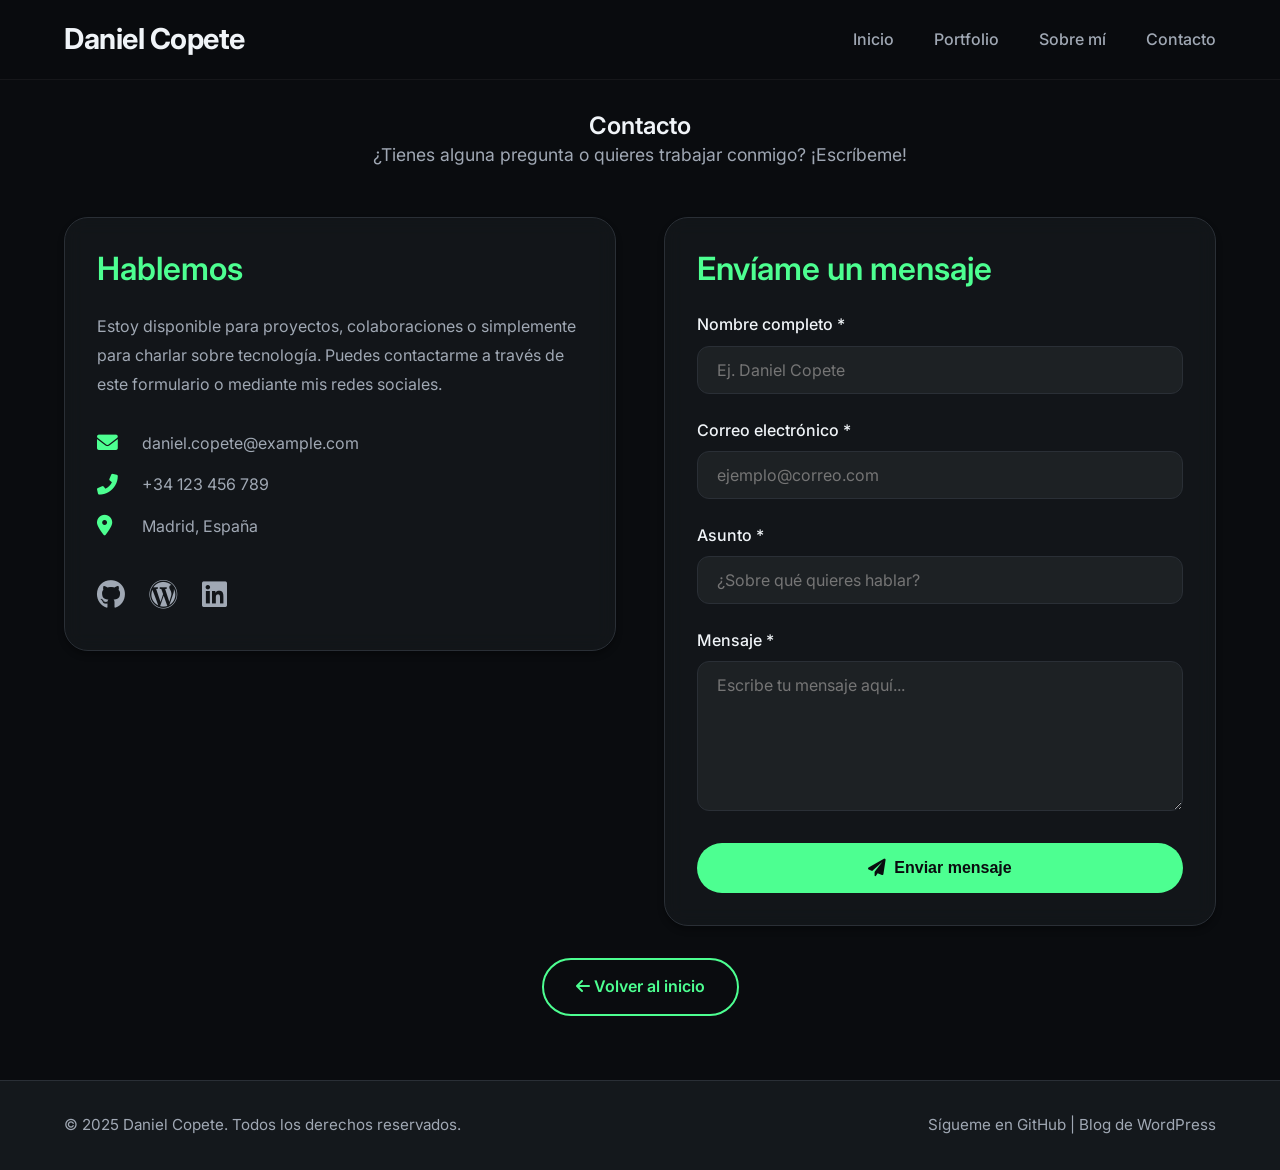
==== mi_contacto.html @ b9eb4ba5 "Añadiendo teoría" ====
<!DOCTYPE html>
<html lang="es">
<head>
    <meta charset="UTF-8">
    <meta name="viewport" content="width=device-width, initial-scale=1.0">
    <meta name="description" content="Contacta con Daniel Copete, desarrollador de aplicaciones.">
    <title>Contacto | Daniel Copete</title>
    <!-- Fuentes e iconos -->
    <link rel="preconnect" href="https://fonts.googleapis.com">
    <link rel="preconnect" href="https://fonts.gstatic.com" crossorigin>
    <link href="https://fonts.googleapis.com/css2?family=Inter:opsz,wght@14..32,400;14..32,500;14..32,600;14..32,700&display=swap" rel="stylesheet">
    <link rel="stylesheet" href="https://cdnjs.cloudflare.com/ajax/libs/font-awesome/6.0.0-beta3/css/all.min.css">
    <link rel="stylesheet" href="styles.css">
    <style>
        /* Estilos específicos para la página de contacto */
        .contact-page {
            padding-top: calc(var(--header-height) + 2rem);
            padding-bottom: 4rem;
        }
        .contact-grid {
            display: grid;
            grid-template-columns: 1fr 1fr;
            gap: 3rem;
            align-items: start;
            margin-top: 2rem;
        }
        .contact-info {
            background: var(--bg-card);
            backdrop-filter: blur(10px);
            border: 1px solid var(--border-color);
            border-radius: 24px;
            padding: 2rem;
            box-shadow: var(--shadow-sm);
        }
        .contact-info h2 {
            color: var(--accent);
            margin-bottom: 1.5rem;
            font-size: 2rem;
        }
        .contact-info p {
            color: var(--text-secondary);
            margin-bottom: 2rem;
            line-height: 1.8;
        }
        .contact-details {
            list-style: none;
            margin-bottom: 2rem;
        }
        .contact-details li {
            display: flex;
            align-items: center;
            gap: 1rem;
            margin-bottom: 1rem;
            color: var(--text-secondary);
        }
        .contact-details i {
            color: var(--accent);
            font-size: 1.3rem;
            width: 1.8rem;
        }
        .contact-details a {
            color: var(--text-secondary);
            text-decoration: none;
            transition: var(--transition);
        }
        .contact-details a:hover {
            color: var(--accent);
        }
        .social-links-contact {
            display: flex;
            gap: 1.5rem;
            margin-top: 1rem;
        }
        .social-links-contact a {
            color: var(--text-secondary);
            font-size: 1.8rem;
            transition: var(--transition);
        }
        .social-links-contact a:hover {
            color: var(--accent);
            transform: translateY(-3px);
        }
        .contact-form {
            background: var(--bg-card);
            backdrop-filter: blur(10px);
            border: 1px solid var(--border-color);
            border-radius: 24px;
            padding: 2rem;
            box-shadow: var(--shadow-sm);
        }
        .contact-form h2 {
            color: var(--accent);
            margin-bottom: 1.5rem;
            font-size: 2rem;
        }
        .form-group {
            margin-bottom: 1.5rem;
        }
        .form-group label {
            display: block;
            margin-bottom: 0.5rem;
            color: var(--text-primary);
            font-weight: 500;
        }
        .form-group input,
        .form-group textarea {
            width: 100%;
            padding: 0.8rem 1.2rem;
            background: rgba(255,255,255,0.05);
            border: 1px solid var(--border-color);
            border-radius: 12px;
            color: var(--text-primary);
            font-family: var(--font-primary);
            font-size: 1rem;
            transition: var(--transition);
        }
        .form-group input:focus,
        .form-group textarea:focus {
            outline: none;
            border-color: var(--accent);
            box-shadow: 0 0 0 3px rgba(77, 255, 145, 0.1);
        }
        .form-group textarea {
            min-height: 150px;
            resize: vertical;
        }
        .btn-submit {
            background: var(--accent);
            color: var(--bg-primary);
            border: none;
            padding: 1rem 2rem;
            border-radius: 50px;
            font-weight: 600;
            font-size: 1rem;
            cursor: pointer;
            transition: var(--transition);
            width: 100%;
            display: flex;
            align-items: center;
            justify-content: center;
            gap: 0.5rem;
        }
        .btn-submit:hover {
            background: var(--accent-hover);
            transform: translateY(-3px);
            box-shadow: 0 8px 25px rgba(77, 255, 145, 0.3);
        }
        .btn-submit i {
            font-size: 1.1rem;
        }
        .form-message {
            margin-top: 1rem;
            padding: 1rem;
            border-radius: 12px;
            text-align: center;
            display: none;
        }
        .form-message.success {
            background: rgba(77, 255, 145, 0.1);
            color: var(--accent);
            border: 1px solid var(--accent);
            display: block;
        }
        .form-message.error {
            background: rgba(255, 77, 77, 0.1);
            color: #ff4d4d;
            border: 1px solid #ff4d4d;
            display: block;
        }
        .back-link {
            margin-top: 2rem;
            text-align: center;
        }
        @media (max-width: 768px) {
            .contact-grid {
                grid-template-columns: 1fr;
                gap: 2rem;
            }
        }
    </style>
</head>
<body>
    <!-- Header (mismo que en index) -->
    <header class="header" id="header">
        <div class="container header-container">
            <div class="logo">
                <a href="index.html">Daniel Copete</a>
            </div>
            <nav class="navbar" aria-label="Navegación principal">
                <ul class="nav-menu" id="nav-menu">
                    <li><a href="index.html#inicio" class="nav-link">Inicio</a></li>
                    <li><a href="index.html#portfolio" class="nav-link">Portfolio</a></li>
                    <li><a href="index.html#sobre-mi" class="nav-link">Sobre mí</a></li>
                    <li><a href="mi_contacto.html" class="nav-link active">Contacto</a></li>
                </ul>
                <div class="hamburger" id="hamburger" aria-label="Abrir menú" role="button" tabindex="0">
                    <span class="bar"></span>
                    <span class="bar"></span>
                    <span class="bar"></span>
                </div>
            </nav>
        </div>
    </header>

    <main>
        <section class="contact-page">
            <div class="container">
                <div class="section-header">
                    <h1>Contacto</h1>
                    <p class="section-description">¿Tienes alguna pregunta o quieres trabajar conmigo? ¡Escríbeme!</p>
                </div>
                <div class="contact-grid">
                    <!-- Información de contacto -->
                    <div class="contact-info">
                        <h2>Hablemos</h2>
                        <p>Estoy disponible para proyectos, colaboraciones o simplemente para charlar sobre tecnología. Puedes contactarme a través de este formulario o mediante mis redes sociales.</p>
                        <ul class="contact-details">
                            <li><i class="fas fa-envelope"></i> <a href="mailto:daniel.copete@example.com">daniel.copete@example.com</a></li>
                            <li><i class="fas fa-phone-alt"></i> <a href="tel:+34123456789">+34 123 456 789</a></li>
                            <li><i class="fas fa-map-marker-alt"></i> Madrid, España</li>
                        </ul>
                        <div class="social-links-contact">
                            <a href="https://github.com/DanielCopete3009" target="_blank" rel="noopener noreferrer" aria-label="GitHub"><i class="fab fa-github"></i></a>
                            <a href="https://dcopjim.wordpress.com/" target="_blank" rel="noopener noreferrer" aria-label="Blog WordPress"><i class="fab fa-wordpress"></i></a>
                            <a href="#" target="_blank" rel="noopener noreferrer" aria-label="LinkedIn"><i class="fab fa-linkedin"></i></a>
                        </div>
                    </div>

                    <!-- Formulario de contacto -->
                    <div class="contact-form">
                        <h2>Envíame un mensaje</h2>
                        <form id="contactForm">
                            <div class="form-group">
                                <label for="name">Nombre completo *</label>
                                <input type="text" id="name" name="name" required placeholder="Ej. Daniel Copete">
                            </div>
                            <div class="form-group">
                                <label for="email">Correo electrónico *</label>
                                <input type="email" id="email" name="email" required placeholder="ejemplo@correo.com">
                            </div>
                            <div class="form-group">
                                <label for="subject">Asunto *</label>
                                <input type="text" id="subject" name="subject" required placeholder="¿Sobre qué quieres hablar?">
                            </div>
                            <div class="form-group">
                                <label for="message">Mensaje *</label>
                                <textarea id="message" name="message" required placeholder="Escribe tu mensaje aquí..."></textarea>
                            </div>
                            <button type="submit" class="btn-submit"><i class="fas fa-paper-plane"></i> Enviar mensaje</button>
                            <div id="formMessage" class="form-message"></div>
                        </form>
                    </div>
                </div>
                <div class="back-link">
                    <a href="index.html" class="btn btn-outline"><i class="fas fa-arrow-left"></i> Volver al inicio</a>
                </div>
            </div>
        </section>
    </main>

    <!-- Footer -->
    <footer class="footer">
        <div class="container footer-container">
            <p>&copy; 2025 Daniel Copete. Todos los derechos reservados.</p>
            <p>Sígueme en <a href="https://github.com/DanielCopete3009" target="_blank" rel="noopener noreferrer">GitHub</a> | <a href="https://dcopjim.wordpress.com/" target="_blank" rel="noopener noreferrer">Blog de WordPress</a></p>
        </div>
    </footer>

    <!-- Botón volver arriba -->
    <button id="scrollToTop" class="scroll-top" aria-label="Volver arriba"><i class="fas fa-arrow-up"></i></button>

    <script src="script.js"></script>
    <script>
        // Manejo del formulario de contacto (simulación)
        document.addEventListener('DOMContentLoaded', function() {
            const form = document.getElementById('contactForm');
            const formMessage = document.getElementById('formMessage');

            form.addEventListener('submit', function(e) {
                e.preventDefault();

                // Validación simple (HTML5 ya valida, pero podemos añadir lógica extra)
                const name = document.getElementById('name').value.trim();
                const email = document.getElementById('email').value.trim();
                const subject = document.getElementById('subject').value.trim();
                const message = document.getElementById('message').value.trim();

                if (name && email && subject && message) {
                    // Simular envío exitoso
                    formMessage.className = 'form-message success';
                    formMessage.textContent = '¡Mensaje enviado con éxito! Gracias por contactarme.';

                    // Limpiar formulario (opcional)
                    form.reset();

                    // Ocultar mensaje después de 5 segundos
                    setTimeout(() => {
                        formMessage.style.display = 'none';
                    }, 5000);
                } else {
                    formMessage.className = 'form-message error';
                    formMessage.textContent = 'Por favor, completa todos los campos.';
                    setTimeout(() => {
                        formMessage.style.display = 'none';
                    }, 5000);
                }
            });
        });
    </script>
</body>
</html>
---- styles.css ----
/* ===== VARIABLES GLOBALES ===== */
:root {
    --bg-primary: #0a0c0f;        /* Fondo principal oscuro */
    --bg-secondary: #14181c;       /* Fondo para tarjetas y header */
    --bg-card: rgba(20, 24, 28, 0.8); /* Fondo semi-transparente para glassmorphism */
    --text-primary: #f0f4f8;       /* Texto principal claro */
    --text-secondary: #a0a8b4;     /* Texto secundario */
    --accent: #4dff91;              /* Verde acento principal */
    --accent-hover: #6effb4;        /* Verde más claro para hover */
    --border-color: #2a2f36;        /* Color de bordes */
    --header-height: 80px;
    --shadow-sm: 0 4px 6px rgba(0, 0, 0, 0.3);
    --shadow-md: 0 10px 25px rgba(0, 0, 0, 0.5);
    --shadow-lg: 0 20px 40px rgba(0, 0, 0, 0.6);
    --transition: all 0.3s ease;
    --font-primary: 'Inter', sans-serif;
}

/* ===== RESET Y BASE ===== */
* {
    margin: 0;
    padding: 0;
    box-sizing: border-box;
}

html {
    scroll-behavior: smooth;
    font-size: 16px;
}

body {
    font-family: var(--font-primary);
    background-color: var(--bg-primary);
    color: var(--text-primary);
    line-height: 1.6;
    overflow-x: hidden;
}

.container {
    width: 90%;
    max-width: 1200px;
    margin: 0 auto;
}

/* ===== TIPOGRAFÍA ===== */
h1, h2, h3, h4 {
    font-weight: 600;
    line-height: 1.2;
}

h2 {
    font-size: 2.5rem;
    margin-bottom: 1rem;
    color: var(--accent);
}

h3 {
    font-size: 1.5rem;
    margin-bottom: 0.75rem;
}

.section-header {
    text-align: center;
    margin-bottom: 3rem;
}

.section-description {
    color: var(--text-secondary);
    max-width: 700px;
    margin: 0 auto;
    font-size: 1.1rem;
}

/* ===== HEADER (GLASSMORPHISM) ===== */
.header {
    position: fixed;
    top: 0;
    left: 0;
    width: 100%;
    height: var(--header-height);
    background: rgba(10, 12, 15, 0.85);
    backdrop-filter: blur(12px);
    -webkit-backdrop-filter: blur(12px);
    border-bottom: 1px solid rgba(255, 255, 255, 0.05);
    z-index: 1000;
    transition: var(--transition);
}

.header.scrolled {
    background: rgba(10, 12, 15, 0.95);
    box-shadow: var(--shadow-sm);
}

.header-container {
    display: flex;
    justify-content: space-between;
    align-items: center;
    height: 100%;
}

.logo a {
    font-size: 1.8rem;
    font-weight: 700;
    color: var(--text-primary);
    text-decoration: none;
    letter-spacing: -0.5px;
    transition: var(--transition);
}

.logo a:hover {
    color: var(--accent);
}

/* ===== NAVEGACIÓN ===== */
.navbar {
    display: flex;
    align-items: center;
}

.nav-menu {
    display: flex;
    list-style: none;
    gap: 2.5rem;
}

.nav-link {
    color: var(--text-secondary);
    text-decoration: none;
    font-weight: 500;
    font-size: 1rem;
    transition: var(--transition);
    position: relative;
}

.nav-link::after {
    content: '';
    position: absolute;
    bottom: -4px;
    left: 0;
    width: 0;
    height: 2px;
    background-color: var(--accent);
    transition: width 0.3s ease;
}

.nav-link:hover {
    color: var(--text-primary);
}

.nav-link:hover::after {
    width: 100%;
}

/* Menú hamburguesa (móvil) */
.hamburger {
    display: none;
    flex-direction: column;
    cursor: pointer;
    gap: 6px;
}

.bar {
    width: 25px;
    height: 3px;
    background-color: var(--text-primary);
    border-radius: 3px;
    transition: var(--transition);
}

/* ===== HERO SECTION ===== */
.hero {
    min-height: 100vh;
    display: flex;
    align-items: center;
    padding-top: var(--header-height);
    background: radial-gradient(circle at 70% 50%, rgba(77, 255, 145, 0.03) 0%, transparent 50%);
}

.hero-container {
    display: flex;
    align-items: center;
    justify-content: flex-start;
}

.hero-content {
    max-width: 700px;
    animation: fadeInUp 1s ease;
}

.hero-title {
    font-size: 4rem;
    font-weight: 700;
    margin-bottom: 0.5rem;
    line-height: 1.1;
    background: linear-gradient(to right, #fff, var(--accent));
    -webkit-background-clip: text;
    -webkit-text-fill-color: transparent;
}

.hero-subtitle {
    font-size: 1.8rem;
    color: var(--text-secondary);
    margin-bottom: 1.5rem;
    font-weight: 500;
}

.hero-description {
    font-size: 1.2rem;
    color: var(--text-secondary);
    margin-bottom: 2.5rem;
}

.hero-buttons {
    display: flex;
    gap: 1rem;
    flex-wrap: wrap;
}

.btn {
    display: inline-block;
    padding: 0.9rem 2rem;
    border-radius: 50px;
    font-weight: 600;
    text-decoration: none;
    transition: var(--transition);
    border: 2px solid transparent;
    cursor: pointer;
    font-size: 1rem;
}

.btn-primary {
    background-color: var(--accent);
    color: var(--bg-primary);
    box-shadow: 0 4px 15px rgba(77, 255, 145, 0.3);
}

.btn-primary:hover {
    background-color: var(--accent-hover);
    transform: translateY(-3px);
    box-shadow: 0 8px 25px rgba(77, 255, 145, 0.4);
}

.btn-outline {
    background: transparent;
    border-color: var(--accent);
    color: var(--accent);
}

.btn-outline:hover {
    background-color: var(--accent);
    color: var(--bg-primary);
    transform: translateY(-3px);
}

/* ===== PORTFOLIO SECTION (TARJETAS) ===== */
.portfolio {
    padding: 6rem 0;
    background-color: var(--bg-primary);
}

.portfolio-grid {
    display: grid;
    grid-template-columns: repeat(auto-fit, minmax(300px, 1fr));
    gap: 2rem;
    margin-top: 2rem;
}

.portfolio-card {
    background: var(--bg-card);
    backdrop-filter: blur(10px);
    -webkit-backdrop-filter: blur(10px);
    border: 1px solid var(--border-color);
    border-radius: 24px;
    padding: 1.8rem;
    transition: var(--transition);
    box-shadow: var(--shadow-sm);
    display: flex;
    flex-direction: column;
    height: 100%;
    position: relative;
    overflow: hidden;
}

.portfolio-card::before {
    content: '';
    position: absolute;
    top: 0;
    left: 0;
    width: 100%;
    height: 100%;
    background: radial-gradient(circle at 50% 0%, rgba(77, 255, 145, 0.1), transparent 70%);
    opacity: 0;
    transition: opacity 0.5s ease;
    pointer-events: none;
}

.portfolio-card:hover {
    transform: translateY(-10px);
    border-color: var(--accent);
    box-shadow: var(--shadow-lg);
}

.portfolio-card:hover::before {
    opacity: 1;
}

.card-content {
    position: relative;
    z-index: 1;
    flex: 1;
    display: flex;
    flex-direction: column;
}

.card-title {
    font-size: 1.5rem;
    margin-bottom: 1rem;
    color: var(--text-primary);
}

.card-description {
    color: var(--text-secondary);
    margin-bottom: 1.5rem;
    line-height: 1.7;
    flex: 1;
}

.card-tech {
    margin-bottom: 1.5rem;
}

.tech-tag {
    display: inline-block;
    background: rgba(77, 255, 145, 0.1);
    color: var(--accent);
    padding: 0.3rem 1rem;
    border-radius: 50px;
    font-size: 0.85rem;
    font-weight: 600;
    border: 1px solid rgba(77, 255, 145, 0.3);
}

.card-links {
    display: flex;
    align-items: center;
    justify-content: space-between;
    flex-wrap: wrap;
    gap: 1rem;
    margin-top: auto;
}

.btn-card {
    display: inline-flex;
    align-items: center;
    gap: 0.5rem;
    background: var(--accent);
    color: var(--bg-primary);
    padding: 0.6rem 1.2rem;
    border-radius: 50px;
    font-weight: 600;
    text-decoration: none;
    transition: var(--transition);
    border: none;
    font-size: 0.9rem;
}

.btn-card i {
    font-size: 1rem;
}

.btn-card:hover {
    background: var(--accent-hover);
    transform: scale(1.05);
}

.card-link {
    color: var(--text-secondary);
    text-decoration: none;
    font-weight: 500;
    display: inline-flex;
    align-items: center;
    gap: 0.3rem;
    transition: var(--transition);
}

.card-link i {
    font-size: 0.8rem;
    transition: transform 0.2s ease;
}

.card-link:hover {
    color: var(--accent);
}

.card-link:hover i {
    transform: translateX(4px);
}

/* ===== ABOUT SECTION ===== */
.about {
    padding: 6rem 0;
    background: linear-gradient(180deg, var(--bg-primary) 0%, var(--bg-secondary) 100%);
}

.about-content {
    display: grid;
    grid-template-columns: 1fr 1fr;
    gap: 3rem;
    align-items: start;
}

.about-text p {
    margin-bottom: 1.5rem;
    color: var(--text-secondary);
    font-size: 1.1rem;
}

.about-skills h3 {
    color: var(--text-primary);
    margin-bottom: 1.5rem;
}

.skills-list {
    display: flex;
    flex-wrap: wrap;
    gap: 1rem;
}

.skill-item {
    background: rgba(255, 255, 255, 0.05);
    border: 1px solid var(--border-color);
    padding: 0.5rem 1.2rem;
    border-radius: 50px;
    font-size: 0.95rem;
    display: inline-flex;
    align-items: center;
    gap: 0.5rem;
    color: var(--text-secondary);
    transition: var(--transition);
}

.skill-item i {
    color: var(--accent);
    font-size: 1.1rem;
}

.skill-item:hover {
    border-color: var(--accent);
    transform: translateY(-2px);
    background: rgba(77, 255, 145, 0.05);
}

/* ===== CONTACT SECTION ===== */
.contact {
    padding: 6rem 0;
    background: var(--bg-primary);
}

.contact-content {
    display: flex;
    flex-direction: column;
    align-items: center;
    gap: 2rem;
}

.social-links {
    display: flex;
    gap: 1.5rem;
    margin-top: 1rem;
}

.social-links a {
    color: var(--text-secondary);
    font-size: 1.8rem;
    transition: var(--transition);
    display: inline-flex;
}

.social-links a:hover {
    color: var(--accent);
    transform: translateY(-3px);
}

/* ===== FOOTER ===== */
.footer {
    background: var(--bg-secondary);
    padding: 2rem 0;
    border-top: 1px solid var(--border-color);
}

.footer-container {
    display: flex;
    justify-content: space-between;
    align-items: center;
    flex-wrap: wrap;
    gap: 1rem;
}

.footer p {
    color: var(--text-secondary);
    font-size: 0.95rem;
}

.footer a {
    color: var(--text-secondary);
    text-decoration: none;
    transition: var(--transition);
}

.footer a:hover {
    color: var(--accent);
}

/* ===== BOTÓN VOLVER ARRIBA ===== */
.scroll-top {
    position: fixed;
    bottom: 2rem;
    right: 2rem;
    width: 50px;
    height: 50px;
    border-radius: 50%;
    background: var(--accent);
    color: var(--bg-primary);
    border: none;
    cursor: pointer;
    display: flex;
    align-items: center;
    justify-content: center;
    font-size: 1.2rem;
    box-shadow: var(--shadow-md);
    transition: var(--transition);
    opacity: 0;
    visibility: hidden;
    z-index: 99;
}

.scroll-top.show {
    opacity: 1;
    visibility: visible;
}

.scroll-top:hover {
    background: var(--accent-hover);
    transform: scale(1.1);
}

/* ===== ANIMACIONES ===== */
@keyframes fadeInUp {
    from {
        opacity: 0;
        transform: translateY(30px);
    }
    to {
        opacity: 1;
        transform: translateY(0);
    }
}

/* ===== MEDIA QUERIES (RESPONSIVE) ===== */
@media (max-width: 1024px) {
    h2 {
        font-size: 2.2rem;
    }
    
    .hero-title {
        font-size: 3.5rem;
    }
    
    .hero-subtitle {
        font-size: 1.5rem;
    }
}

@media (max-width: 768px) {
    .header-container {
        padding: 0 1rem;
    }
    
    .nav-menu {
        position: fixed;
        left: -100%;
        top: var(--header-height);
        flex-direction: column;
        background: var(--bg-card);
        backdrop-filter: blur(12px);
        width: 100%;
        text-align: center;
        padding: 2rem 0;
        gap: 2rem;
        transition: 0.3s;
        border-bottom: 1px solid var(--border-color);
        box-shadow: var(--shadow-md);
    }
    
    .nav-menu.active {
        left: 0;
    }
    
    .hamburger {
        display: flex;
    }
    
    .hamburger.active .bar:nth-child(2) {
        opacity: 0;
    }
    
    .hamburger.active .bar:nth-child(1) {
        transform: translateY(9px) rotate(45deg);
    }
    
    .hamburger.active .bar:nth-child(3) {
        transform: translateY(-9px) rotate(-45deg);
    }
    
    .hero-title {
        font-size: 2.8rem;
    }
    
    .hero-subtitle {
        font-size: 1.3rem;
    }
    
    .about-content {
        grid-template-columns: 1fr;
        gap: 2rem;
    }
    
    .portfolio-grid {
        grid-template-columns: 1fr;
    }
    
    .footer-container {
        flex-direction: column;
        text-align: center;
    }
    
    .scroll-top {
        bottom: 1rem;
        right: 1rem;
    }
}

@media (max-width: 480px) {
    .hero-title {
        font-size: 2.2rem;
    }
    
    .hero-buttons {
        flex-direction: column;
        width: 100%;
    }
    
    .btn {
        width: 100%;
        text-align: center;
    }
}
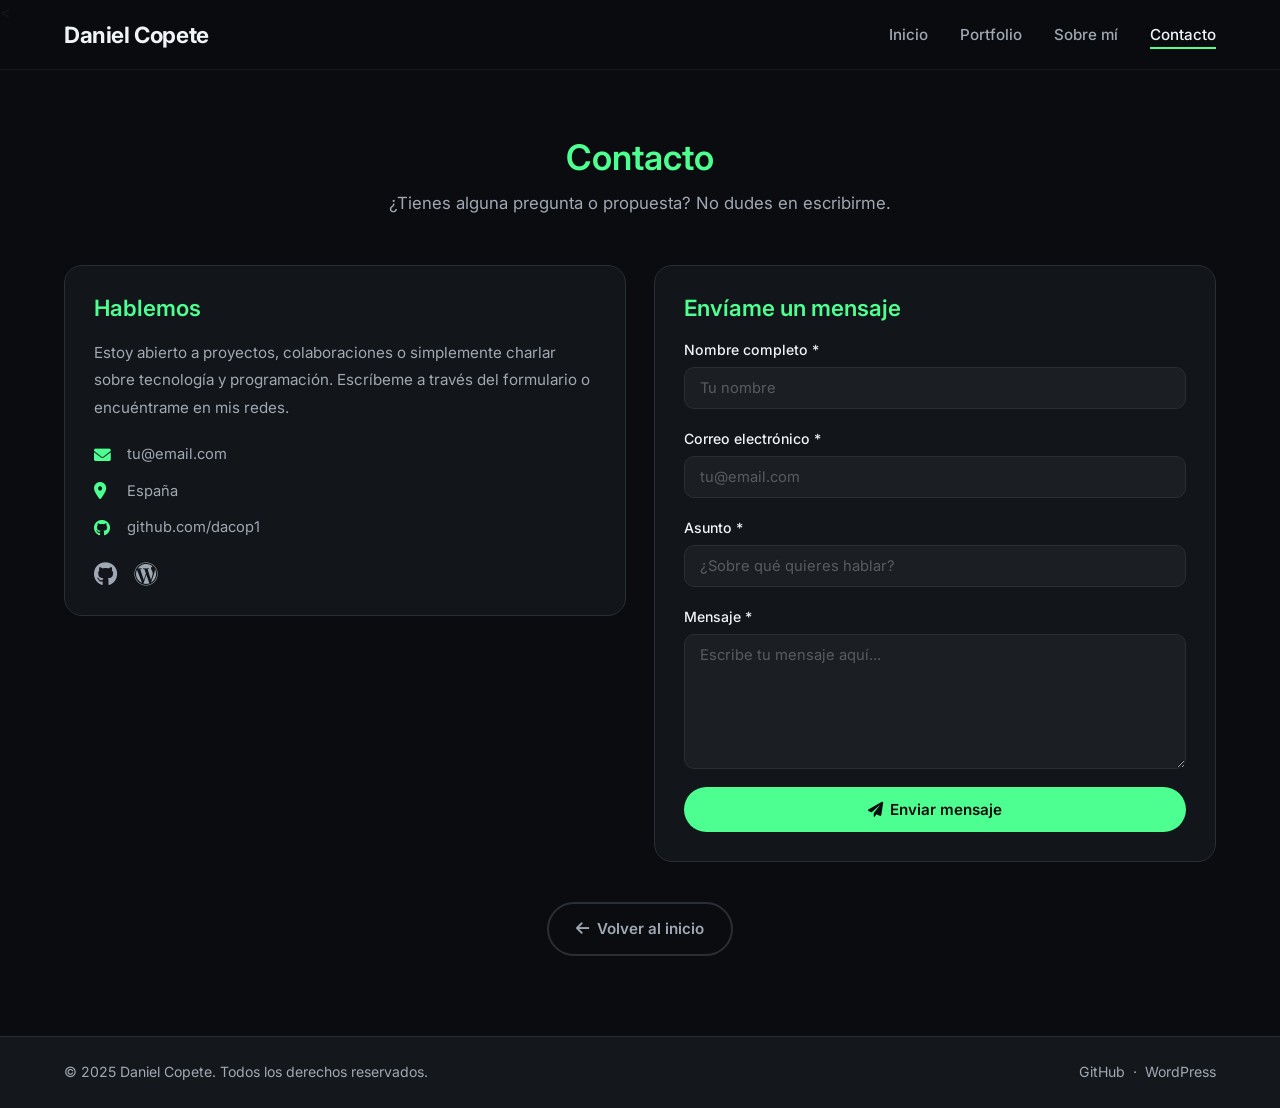
==== commit 44fe67ac: "Modificando página web de programación" ====
--- a/mi_contacto.html
+++ b/mi_contacto.html
@@ -1,202 +1,30 @@
-<!DOCTYPE html>
+<<!DOCTYPE html>
 <html lang="es">
 <head>
     <meta charset="UTF-8">
     <meta name="viewport" content="width=device-width, initial-scale=1.0">
     <meta name="description" content="Contacta con Daniel Copete, desarrollador de aplicaciones.">
     <title>Contacto | Daniel Copete</title>
-    <!-- Fuentes e iconos -->
     <link rel="preconnect" href="https://fonts.googleapis.com">
     <link rel="preconnect" href="https://fonts.gstatic.com" crossorigin>
     <link href="https://fonts.googleapis.com/css2?family=Inter:opsz,wght@14..32,400;14..32,500;14..32,600;14..32,700&display=swap" rel="stylesheet">
     <link rel="stylesheet" href="https://cdnjs.cloudflare.com/ajax/libs/font-awesome/6.0.0-beta3/css/all.min.css">
     <link rel="stylesheet" href="styles.css">
-    <style>
-        /* Estilos específicos para la página de contacto */
-        .contact-page {
-            padding-top: calc(var(--header-height) + 2rem);
-            padding-bottom: 4rem;
-        }
-        .contact-grid {
-            display: grid;
-            grid-template-columns: 1fr 1fr;
-            gap: 3rem;
-            align-items: start;
-            margin-top: 2rem;
-        }
-        .contact-info {
-            background: var(--bg-card);
-            backdrop-filter: blur(10px);
-            border: 1px solid var(--border-color);
-            border-radius: 24px;
-            padding: 2rem;
-            box-shadow: var(--shadow-sm);
-        }
-        .contact-info h2 {
-            color: var(--accent);
-            margin-bottom: 1.5rem;
-            font-size: 2rem;
-        }
-        .contact-info p {
-            color: var(--text-secondary);
-            margin-bottom: 2rem;
-            line-height: 1.8;
-        }
-        .contact-details {
-            list-style: none;
-            margin-bottom: 2rem;
-        }
-        .contact-details li {
-            display: flex;
-            align-items: center;
-            gap: 1rem;
-            margin-bottom: 1rem;
-            color: var(--text-secondary);
-        }
-        .contact-details i {
-            color: var(--accent);
-            font-size: 1.3rem;
-            width: 1.8rem;
-        }
-        .contact-details a {
-            color: var(--text-secondary);
-            text-decoration: none;
-            transition: var(--transition);
-        }
-        .contact-details a:hover {
-            color: var(--accent);
-        }
-        .social-links-contact {
-            display: flex;
-            gap: 1.5rem;
-            margin-top: 1rem;
-        }
-        .social-links-contact a {
-            color: var(--text-secondary);
-            font-size: 1.8rem;
-            transition: var(--transition);
-        }
-        .social-links-contact a:hover {
-            color: var(--accent);
-            transform: translateY(-3px);
-        }
-        .contact-form {
-            background: var(--bg-card);
-            backdrop-filter: blur(10px);
-            border: 1px solid var(--border-color);
-            border-radius: 24px;
-            padding: 2rem;
-            box-shadow: var(--shadow-sm);
-        }
-        .contact-form h2 {
-            color: var(--accent);
-            margin-bottom: 1.5rem;
-            font-size: 2rem;
-        }
-        .form-group {
-            margin-bottom: 1.5rem;
-        }
-        .form-group label {
-            display: block;
-            margin-bottom: 0.5rem;
-            color: var(--text-primary);
-            font-weight: 500;
-        }
-        .form-group input,
-        .form-group textarea {
-            width: 100%;
-            padding: 0.8rem 1.2rem;
-            background: rgba(255,255,255,0.05);
-            border: 1px solid var(--border-color);
-            border-radius: 12px;
-            color: var(--text-primary);
-            font-family: var(--font-primary);
-            font-size: 1rem;
-            transition: var(--transition);
-        }
-        .form-group input:focus,
-        .form-group textarea:focus {
-            outline: none;
-            border-color: var(--accent);
-            box-shadow: 0 0 0 3px rgba(77, 255, 145, 0.1);
-        }
-        .form-group textarea {
-            min-height: 150px;
-            resize: vertical;
-        }
-        .btn-submit {
-            background: var(--accent);
-            color: var(--bg-primary);
-            border: none;
-            padding: 1rem 2rem;
-            border-radius: 50px;
-            font-weight: 600;
-            font-size: 1rem;
-            cursor: pointer;
-            transition: var(--transition);
-            width: 100%;
-            display: flex;
-            align-items: center;
-            justify-content: center;
-            gap: 0.5rem;
-        }
-        .btn-submit:hover {
-            background: var(--accent-hover);
-            transform: translateY(-3px);
-            box-shadow: 0 8px 25px rgba(77, 255, 145, 0.3);
-        }
-        .btn-submit i {
-            font-size: 1.1rem;
-        }
-        .form-message {
-            margin-top: 1rem;
-            padding: 1rem;
-            border-radius: 12px;
-            text-align: center;
-            display: none;
-        }
-        .form-message.success {
-            background: rgba(77, 255, 145, 0.1);
-            color: var(--accent);
-            border: 1px solid var(--accent);
-            display: block;
-        }
-        .form-message.error {
-            background: rgba(255, 77, 77, 0.1);
-            color: #ff4d4d;
-            border: 1px solid #ff4d4d;
-            display: block;
-        }
-        .back-link {
-            margin-top: 2rem;
-            text-align: center;
-        }
-        @media (max-width: 768px) {
-            .contact-grid {
-                grid-template-columns: 1fr;
-                gap: 2rem;
-            }
-        }
-    </style>
 </head>
 <body>
-    <!-- Header (mismo que en index) -->
+
     <header class="header" id="header">
         <div class="container header-container">
-            <div class="logo">
-                <a href="index.html">Daniel Copete</a>
-            </div>
+            <div class="logo"><a href="index.html">Daniel Copete</a></div>
             <nav class="navbar" aria-label="Navegación principal">
                 <ul class="nav-menu" id="nav-menu">
-                    <li><a href="index.html#inicio" class="nav-link">Inicio</a></li>
+                    <li><a href="index.html#inicio"   class="nav-link">Inicio</a></li>
                     <li><a href="index.html#portfolio" class="nav-link">Portfolio</a></li>
-                    <li><a href="index.html#sobre-mi" class="nav-link">Sobre mí</a></li>
-                    <li><a href="mi_contacto.html" class="nav-link active">Contacto</a></li>
+                    <li><a href="index.html#sobre-mi"  class="nav-link">Sobre mí</a></li>
+                    <li><a href="mi_contacto.html"     class="nav-link">Contacto</a></li>
                 </ul>
                 <div class="hamburger" id="hamburger" aria-label="Abrir menú" role="button" tabindex="0">
-                    <span class="bar"></span>
-                    <span class="bar"></span>
-                    <span class="bar"></span>
+                    <span class="bar"></span><span class="bar"></span><span class="bar"></span>
                 </div>
             </nav>
         </div>
@@ -205,38 +33,59 @@
     <main>
         <section class="contact-page">
             <div class="container">
+
                 <div class="section-header">
-                    <h1>Contacto</h1>
-                    <p class="section-description">¿Tienes alguna pregunta o quieres trabajar conmigo? ¡Escríbeme!</p>
+                    <h2>Contacto</h2>
+                    <p class="section-description">¿Tienes alguna pregunta o propuesta? No dudes en escribirme.</p>
                 </div>
+
                 <div class="contact-grid">
-                    <!-- Información de contacto -->
+
+                    <!-- Info -->
                     <div class="contact-info">
                         <h2>Hablemos</h2>
-                        <p>Estoy disponible para proyectos, colaboraciones o simplemente para charlar sobre tecnología. Puedes contactarme a través de este formulario o mediante mis redes sociales.</p>
+                        <p>Estoy abierto a proyectos, colaboraciones o simplemente charlar sobre tecnología y programación. Escríbeme a través del formulario o encuéntrame en mis redes.</p>
                         <ul class="contact-details">
-                            <li><i class="fas fa-envelope"></i> <a href="mailto:daniel.copete@example.com">daniel.copete@example.com</a></li>
-                            <li><i class="fas fa-phone-alt"></i> <a href="tel:+34123456789">+34 123 456 789</a></li>
-                            <li><i class="fas fa-map-marker-alt"></i> Madrid, España</li>
+                            <!-- ⚠️ Sustituye con tu email y ubicación reales -->
+                            <li>
+                                <i class="fas fa-envelope"></i>
+                                <a href="mailto:tu@email.com">tu@email.com</a>
+                            </li>
+                            <li>
+                                <i class="fas fa-map-marker-alt"></i>
+                                España
+                            </li>
+                            <li>
+                                <i class="fab fa-github"></i>
+                                <a href="https://github.com/dacop1" target="_blank" rel="noopener noreferrer">github.com/dacop1</a>
+                            </li>
                         </ul>
                         <div class="social-links-contact">
-                            <a href="https://github.com/DanielCopete3009" target="_blank" rel="noopener noreferrer" aria-label="GitHub"><i class="fab fa-github"></i></a>
-                            <a href="https://dcopjim.wordpress.com/" target="_blank" rel="noopener noreferrer" aria-label="Blog WordPress"><i class="fab fa-wordpress"></i></a>
-                            <a href="#" target="_blank" rel="noopener noreferrer" aria-label="LinkedIn"><i class="fab fa-linkedin"></i></a>
+                            <a href="https://github.com/dacop1" target="_blank" rel="noopener noreferrer" aria-label="GitHub">
+                                <i class="fab fa-github"></i>
+                            </a>
+                            <a href="https://dcopjim.wordpress.com/" target="_blank" rel="noopener noreferrer" aria-label="WordPress">
+                                <i class="fab fa-wordpress"></i>
+                            </a>
+                            <!-- Añade LinkedIn cuando tengas cuenta:
+                            <a href="https://linkedin.com/in/tu-perfil" target="_blank" rel="noopener noreferrer" aria-label="LinkedIn">
+                                <i class="fab fa-linkedin"></i>
+                            </a>
+                            -->
                         </div>
                     </div>
 
-                    <!-- Formulario de contacto -->
-                    <div class="contact-form">
+                    <!-- Formulario -->
+                    <div class="contact-form-card">
                         <h2>Envíame un mensaje</h2>
-                        <form id="contactForm">
+                        <form id="contactForm" novalidate>
                             <div class="form-group">
                                 <label for="name">Nombre completo *</label>
-                                <input type="text" id="name" name="name" required placeholder="Ej. Daniel Copete">
+                                <input type="text" id="name" name="name" required placeholder="Tu nombre">
                             </div>
                             <div class="form-group">
                                 <label for="email">Correo electrónico *</label>
-                                <input type="email" id="email" name="email" required placeholder="ejemplo@correo.com">
+                                <input type="email" id="email" name="email" required placeholder="tu@email.com">
                             </div>
                             <div class="form-group">
                                 <label for="subject">Asunto *</label>
@@ -246,64 +95,91 @@
                                 <label for="message">Mensaje *</label>
                                 <textarea id="message" name="message" required placeholder="Escribe tu mensaje aquí..."></textarea>
                             </div>
-                            <button type="submit" class="btn-submit"><i class="fas fa-paper-plane"></i> Enviar mensaje</button>
-                            <div id="formMessage" class="form-message"></div>
+                            <button type="submit" class="btn-submit">
+                                <i class="fas fa-paper-plane"></i> Enviar mensaje
+                            </button>
+                            <div id="formMessage" class="form-message" role="alert"></div>
                         </form>
                     </div>
+
                 </div>
-                <div class="back-link">
-                    <a href="index.html" class="btn btn-outline"><i class="fas fa-arrow-left"></i> Volver al inicio</a>
+
+                <!-- Volver -->
+                <div style="text-align:center; margin-top:2.5rem;">
+                    <a href="index.html" class="btn btn-outline">
+                        <i class="fas fa-arrow-left"></i> Volver al inicio
+                    </a>
                 </div>
+
             </div>
         </section>
     </main>
 
-    <!-- Footer -->
     <footer class="footer">
         <div class="container footer-container">
             <p>&copy; 2025 Daniel Copete. Todos los derechos reservados.</p>
-            <p>Sígueme en <a href="https://github.com/DanielCopete3009" target="_blank" rel="noopener noreferrer">GitHub</a> | <a href="https://dcopjim.wordpress.com/" target="_blank" rel="noopener noreferrer">Blog de WordPress</a></p>
+            <p>
+                <a href="https://github.com/dacop1/programacion_1_daw" target="_blank" rel="noopener noreferrer">GitHub</a>
+                &nbsp;·&nbsp;
+                <a href="https://dcopjim.wordpress.com/" target="_blank" rel="noopener noreferrer">WordPress</a>
+            </p>
         </div>
     </footer>
 
-    <!-- Botón volver arriba -->
-    <button id="scrollToTop" class="scroll-top" aria-label="Volver arriba"><i class="fas fa-arrow-up"></i></button>
+    <button id="scrollToTop" class="scroll-top" aria-label="Volver arriba">
+        <i class="fas fa-arrow-up"></i>
+    </button>
 
     <script src="script.js"></script>
     <script>
-        // Manejo del formulario de contacto (simulación)
-        document.addEventListener('DOMContentLoaded', function() {
-            const form = document.getElementById('contactForm');
-            const formMessage = document.getElementById('formMessage');
+        'use strict';
+        document.addEventListener('DOMContentLoaded', function () {
+            var form        = document.getElementById('contactForm');
+            var formMessage = document.getElementById('formMessage');
 
-            form.addEventListener('submit', function(e) {
+            if (!form) return;
+
+            form.addEventListener('submit', function (e) {
                 e.preventDefault();
 
-                // Validación simple (HTML5 ya valida, pero podemos añadir lógica extra)
-                const name = document.getElementById('name').value.trim();
-                const email = document.getElementById('email').value.trim();
-                const subject = document.getElementById('subject').value.trim();
-                const message = document.getElementById('message').value.trim();
+                var name    = document.getElementById('name').value.trim();
+                var email   = document.getElementById('email').value.trim();
+                var subject = document.getElementById('subject').value.trim();
+                var message = document.getElementById('message').value.trim();
 
-                if (name && email && subject && message) {
-                    // Simular envío exitoso
-                    formMessage.className = 'form-message success';
-                    formMessage.textContent = '¡Mensaje enviado con éxito! Gracias por contactarme.';
-
-                    // Limpiar formulario (opcional)
-                    form.reset();
-
-                    // Ocultar mensaje después de 5 segundos
-                    setTimeout(() => {
-                        formMessage.style.display = 'none';
-                    }, 5000);
-                } else {
+                /* Validación básica */
+                if (!name || !email || !subject || !message) {
                     formMessage.className = 'form-message error';
                     formMessage.textContent = 'Por favor, completa todos los campos.';
-                    setTimeout(() => {
-                        formMessage.style.display = 'none';
-                    }, 5000);
+                    return;
                 }
+
+                /* Validar formato email */
+                var emailRegex = /^[^\s@]+@[^\s@]+\.[^\s@]+$/;
+                if (!emailRegex.test(email)) {
+                    formMessage.className = 'form-message error';
+                    formMessage.textContent = 'Introduce un correo electrónico válido.';
+                    return;
+                }
+
+                /*
+                 * NOTA: Este formulario es solo visual.
+                 * Para enviar emails reales necesitas un backend o un servicio
+                 * como Formspree (https://formspree.io) o EmailJS.
+                 *
+                 * Con Formspree, cambia el action del form por:
+                 * <form action="https://formspree.io/f/TU_ID" method="POST">
+                 * y quita el addEventListener de submit.
+                 */
+
+                formMessage.className = 'form-message success';
+                formMessage.textContent = '¡Mensaje recibido! Te responderé lo antes posible.';
+                form.reset();
+
+                setTimeout(function () {
+                    formMessage.className = 'form-message';
+                    formMessage.textContent = '';
+                }, 6000);
             });
         });
     </script>
--- a/styles.css
+++ b/styles.css
@@ -1,94 +1,74 @@
-/* ===== VARIABLES GLOBALES ===== */
+/* ============================================================
+   styles.css — Portfolio Daniel Copete
+   ============================================================ */
+
+/* ===== VARIABLES ===== */
 :root {
-    --bg-primary: #0a0c0f;        /* Fondo principal oscuro */
-    --bg-secondary: #14181c;       /* Fondo para tarjetas y header */
-    --bg-card: rgba(20, 24, 28, 0.8); /* Fondo semi-transparente para glassmorphism */
-    --text-primary: #f0f4f8;       /* Texto principal claro */
-    --text-secondary: #a0a8b4;     /* Texto secundario */
-    --accent: #4dff91;              /* Verde acento principal */
-    --accent-hover: #6effb4;        /* Verde más claro para hover */
-    --border-color: #2a2f36;        /* Color de bordes */
-    --header-height: 80px;
-    --shadow-sm: 0 4px 6px rgba(0, 0, 0, 0.3);
-    --shadow-md: 0 10px 25px rgba(0, 0, 0, 0.5);
-    --shadow-lg: 0 20px 40px rgba(0, 0, 0, 0.6);
-    --transition: all 0.3s ease;
-    --font-primary: 'Inter', sans-serif;
-}
-
-/* ===== RESET Y BASE ===== */
-* {
-    margin: 0;
-    padding: 0;
-    box-sizing: border-box;
-}
-
-html {
-    scroll-behavior: smooth;
-    font-size: 16px;
-}
+    --bg-primary:    #0a0c0f;
+    --bg-secondary:  #14181c;
+    --bg-card:       rgba(20, 24, 28, 0.85);
+    --text-primary:  #f0f4f8;
+    --text-secondary:#a0a8b4;
+    --accent:        #4dff91;
+    --accent-hover:  #6effb4;
+    --border-color:  #2a2f36;
+    --header-height: 70px;
+    --shadow-sm:     0 4px 6px  rgba(0,0,0,0.3);
+    --shadow-md:     0 10px 25px rgba(0,0,0,0.5);
+    --shadow-lg:     0 20px 40px rgba(0,0,0,0.6);
+    --transition:    all 0.3s ease;
+    --font:          'Inter', sans-serif;
+}
+
+/* ===== RESET ===== */
+*, *::before, *::after { margin:0; padding:0; box-sizing:border-box; }
+
+html { scroll-behavior: smooth; font-size: 16px; }
 
 body {
-    font-family: var(--font-primary);
+    font-family: var(--font);
     background-color: var(--bg-primary);
     color: var(--text-primary);
     line-height: 1.6;
     overflow-x: hidden;
 }
 
-.container {
-    width: 90%;
-    max-width: 1200px;
+.container { width: 90%; max-width: 1200px; margin: 0 auto; }
+
+/* ===== TIPOGRAFÍA ===== */
+h1, h2, h3, h4 { font-weight: 600; line-height: 1.2; }
+h3 { font-size: 1.4rem; margin-bottom: 0.75rem; }
+
+.section-header { text-align: center; margin-bottom: 3rem; }
+.section-header h2 {
+    font-size: 2.2rem;
+    color: var(--accent);
+    margin-bottom: 0.75rem;
+}
+.section-description {
+    color: var(--text-secondary);
+    max-width: 650px;
     margin: 0 auto;
-}
-
-/* ===== TIPOGRAFÍA ===== */
-h1, h2, h3, h4 {
-    font-weight: 600;
-    line-height: 1.2;
-}
-
-h2 {
-    font-size: 2.5rem;
-    margin-bottom: 1rem;
-    color: var(--accent);
-}
-
-h3 {
-    font-size: 1.5rem;
-    margin-bottom: 0.75rem;
-}
-
-.section-header {
-    text-align: center;
-    margin-bottom: 3rem;
-}
-
-.section-description {
-    color: var(--text-secondary);
-    max-width: 700px;
-    margin: 0 auto;
-    font-size: 1.1rem;
-}
-
-/* ===== HEADER (GLASSMORPHISM) ===== */
+    font-size: 1.05rem;
+}
+
+/* ===== HEADER ===== */
 .header {
     position: fixed;
-    top: 0;
-    left: 0;
+    top: 0; left: 0;
     width: 100%;
     height: var(--header-height);
-    background: rgba(10, 12, 15, 0.85);
-    backdrop-filter: blur(12px);
-    -webkit-backdrop-filter: blur(12px);
-    border-bottom: 1px solid rgba(255, 255, 255, 0.05);
+    background: rgba(10, 12, 15, 0.9);
+    backdrop-filter: blur(14px);
+    -webkit-backdrop-filter: blur(14px);
+    border-bottom: 1px solid rgba(255,255,255,0.06);
     z-index: 1000;
     transition: var(--transition);
 }
 
 .header.scrolled {
-    background: rgba(10, 12, 15, 0.95);
-    box-shadow: var(--shadow-sm);
+    background: rgba(10, 12, 15, 0.98);
+    box-shadow: 0 1px 20px rgba(0,0,0,0.4);
 }
 
 .header-container {
@@ -99,170 +79,238 @@
 }
 
 .logo a {
-    font-size: 1.8rem;
+    font-size: 1.4rem;
     font-weight: 700;
     color: var(--text-primary);
     text-decoration: none;
-    letter-spacing: -0.5px;
-    transition: var(--transition);
-}
-
-.logo a:hover {
-    color: var(--accent);
-}
+    letter-spacing: -0.4px;
+    transition: color 0.2s;
+}
+.logo a:hover { color: var(--accent); }
 
 /* ===== NAVEGACIÓN ===== */
-.navbar {
-    display: flex;
-    align-items: center;
-}
+.navbar { display: flex; align-items: center; }
 
 .nav-menu {
     display: flex;
     list-style: none;
-    gap: 2.5rem;
+    gap: 2rem;
+    align-items: center;
 }
 
 .nav-link {
     color: var(--text-secondary);
     text-decoration: none;
     font-weight: 500;
-    font-size: 1rem;
+    font-size: 0.95rem;
     transition: var(--transition);
     position: relative;
+    padding-bottom: 2px;
 }
 
 .nav-link::after {
     content: '';
     position: absolute;
-    bottom: -4px;
-    left: 0;
-    width: 0;
-    height: 2px;
-    background-color: var(--accent);
+    bottom: -3px; left: 0;
+    width: 0; height: 2px;
+    background: var(--accent);
     transition: width 0.3s ease;
 }
 
-.nav-link:hover {
-    color: var(--text-primary);
-}
-
-.nav-link:hover::after {
-    width: 100%;
-}
-
-/* Menú hamburguesa (móvil) */
+.nav-link:hover,
+.nav-link.active { color: var(--text-primary); }
+
+.nav-link:hover::after,
+.nav-link.active::after { width: 100%; }
+
+/* Hamburguesa */
 .hamburger {
     display: none;
     flex-direction: column;
     cursor: pointer;
-    gap: 6px;
+    gap: 5px;
+    padding: 4px;
+    z-index: 1001;
 }
 
 .bar {
-    width: 25px;
-    height: 3px;
-    background-color: var(--text-primary);
+    width: 24px; height: 2.5px;
+    background: var(--text-primary);
     border-radius: 3px;
     transition: var(--transition);
-}
-
-/* ===== HERO SECTION ===== */
-.hero {
-    min-height: 100vh;
-    display: flex;
+    display: block;
+}
+
+/* ===== BOTONES ===== */
+.btn {
+    display: inline-flex;
     align-items: center;
-    padding-top: var(--header-height);
-    background: radial-gradient(circle at 70% 50%, rgba(77, 255, 145, 0.03) 0%, transparent 50%);
-}
-
-.hero-container {
-    display: flex;
-    align-items: center;
-    justify-content: flex-start;
-}
-
-.hero-content {
-    max-width: 700px;
-    animation: fadeInUp 1s ease;
-}
-
-.hero-title {
-    font-size: 4rem;
-    font-weight: 700;
-    margin-bottom: 0.5rem;
-    line-height: 1.1;
-    background: linear-gradient(to right, #fff, var(--accent));
-    -webkit-background-clip: text;
-    -webkit-text-fill-color: transparent;
-}
-
-.hero-subtitle {
-    font-size: 1.8rem;
-    color: var(--text-secondary);
-    margin-bottom: 1.5rem;
-    font-weight: 500;
-}
-
-.hero-description {
-    font-size: 1.2rem;
-    color: var(--text-secondary);
-    margin-bottom: 2.5rem;
-}
-
-.hero-buttons {
-    display: flex;
-    gap: 1rem;
-    flex-wrap: wrap;
-}
-
-.btn {
-    display: inline-block;
-    padding: 0.9rem 2rem;
+    gap: 0.5rem;
+    padding: 0.8rem 1.7rem;
     border-radius: 50px;
     font-weight: 600;
     text-decoration: none;
     transition: var(--transition);
     border: 2px solid transparent;
     cursor: pointer;
-    font-size: 1rem;
+    font-size: 0.95rem;
+    font-family: var(--font);
 }
 
 .btn-primary {
-    background-color: var(--accent);
+    background: var(--accent);
     color: var(--bg-primary);
-    box-shadow: 0 4px 15px rgba(77, 255, 145, 0.3);
-}
-
+    box-shadow: 0 4px 14px rgba(77,255,145,0.22);
+}
 .btn-primary:hover {
-    background-color: var(--accent-hover);
-    transform: translateY(-3px);
-    box-shadow: 0 8px 25px rgba(77, 255, 145, 0.4);
+    background: var(--accent-hover);
+    transform: translateY(-2px);
+    box-shadow: 0 8px 22px rgba(77,255,145,0.32);
 }
 
 .btn-outline {
     background: transparent;
+    border-color: var(--border-color);
+    color: var(--text-secondary);
+}
+.btn-outline:hover {
     border-color: var(--accent);
     color: var(--accent);
-}
-
-.btn-outline:hover {
-    background-color: var(--accent);
-    color: var(--bg-primary);
-    transform: translateY(-3px);
-}
-
-/* ===== PORTFOLIO SECTION (TARJETAS) ===== */
-.portfolio {
-    padding: 6rem 0;
-    background-color: var(--bg-primary);
-}
+    transform: translateY(-2px);
+}
+
+/* ===== HERO ===== */
+.hero {
+    min-height: 100vh;
+    display: flex;
+    align-items: center;
+    padding-top: var(--header-height);
+    background: radial-gradient(ellipse at 65% 50%, rgba(77,255,145,0.04) 0%, transparent 55%);
+}
+
+.hero-container {
+    display: grid;
+    grid-template-columns: 1fr 1fr;
+    align-items: center;
+    gap: 4rem;
+    padding: 3rem 0;
+}
+
+.hero-content { animation: fadeInUp 0.8s ease both; }
+
+.hero-badge {
+    display: inline-flex;
+    align-items: center;
+    gap: 0.5rem;
+    background: rgba(77,255,145,0.07);
+    border: 1px solid rgba(77,255,145,0.22);
+    color: var(--accent);
+    padding: 0.3rem 0.9rem;
+    border-radius: 50px;
+    font-size: 0.82rem;
+    font-weight: 500;
+    margin-bottom: 1.25rem;
+}
+
+.badge-dot {
+    width: 7px; height: 7px;
+    background: var(--accent);
+    border-radius: 50%;
+    animation: blink 2s infinite;
+}
+
+.hero-title {
+    font-size: 3.8rem;
+    font-weight: 700;
+    margin-bottom: 0.75rem;
+    line-height: 1.08;
+    background: linear-gradient(135deg, #fff 40%, var(--accent));
+    -webkit-background-clip: text;
+    -webkit-text-fill-color: transparent;
+    background-clip: text;
+}
+
+.hero-subtitle {
+    font-size: 1.25rem;
+    color: var(--text-secondary);
+    margin-bottom: 0.9rem;
+    font-weight: 500;
+}
+
+.hero-description {
+    font-size: 1.05rem;
+    color: var(--text-secondary);
+    margin-bottom: 1.8rem;
+    line-height: 1.75;
+}
+
+.hero-buttons {
+    display: flex;
+    gap: 0.85rem;
+    flex-wrap: wrap;
+    margin-bottom: 2rem;
+}
+
+.hero-stats {
+    display: flex;
+    align-items: center;
+    gap: 1.25rem;
+    padding-top: 1.5rem;
+    border-top: 1px solid var(--border-color);
+}
+
+.stat { display: flex; flex-direction: column; gap: 0.15rem; }
+.stat-number { font-size: 1.5rem; font-weight: 700; color: var(--accent); line-height: 1; }
+.stat-label  { font-size: 0.73rem; color: var(--text-secondary); text-transform: uppercase; letter-spacing: 0.05em; }
+.stat-divider { width: 1px; height: 36px; background: var(--border-color); }
+
+/* Code window */
+.hero-visual { animation: fadeInUp 0.8s ease 0.15s both; }
+
+.code-window {
+    background: var(--bg-secondary);
+    border: 1px solid var(--border-color);
+    border-radius: 14px;
+    overflow: hidden;
+    font-family: 'Fira Code', 'Courier New', monospace;
+    font-size: 0.83rem;
+}
+
+.window-header {
+    display: flex;
+    align-items: center;
+    gap: 0.45rem;
+    padding: 0.8rem 1.1rem;
+    background: rgba(255,255,255,0.025);
+    border-bottom: 1px solid var(--border-color);
+}
+
+.dot { width: 11px; height: 11px; border-radius: 50%; }
+.dot.red    { background: #ff5f57; }
+.dot.yellow { background: #febc2e; }
+.dot.green  { background: #28c840; }
+.window-title { margin-left: 0.4rem; color: var(--text-secondary); font-size: 0.78rem; font-family: var(--font); }
+
+.window-body { padding: 1.1rem 1.4rem; line-height: 1.85; }
+.code-line   { display: block; }
+.code-line.indent  { padding-left: 1.4rem; }
+.code-line.indent2 { padding-left: 2.8rem; }
+.code-line.indent3 { padding-left: 4.2rem; }
+
+.code-keyword { color: #ff79c6; }
+.code-class   { color: #50fa7b; }
+.code-fn      { color: #8be9fd; }
+.code-string  { color: var(--accent); }
+.code-var     { color: #f8f8f2; }
+.code-punct   { color: var(--text-secondary); }
+
+/* ===== PORTFOLIO ===== */
+.portfolio { padding: 5rem 0; background: var(--bg-primary); }
 
 .portfolio-grid {
     display: grid;
-    grid-template-columns: repeat(auto-fit, minmax(300px, 1fr));
-    gap: 2rem;
-    margin-top: 2rem;
+    grid-template-columns: repeat(auto-fit, minmax(290px, 1fr));
+    gap: 1.4rem;
 }
 
 .portfolio-card {
@@ -270,388 +318,539 @@
     backdrop-filter: blur(10px);
     -webkit-backdrop-filter: blur(10px);
     border: 1px solid var(--border-color);
-    border-radius: 24px;
-    padding: 1.8rem;
-    transition: var(--transition);
-    box-shadow: var(--shadow-sm);
+    border-radius: 18px;
+    padding: 1.6rem;
+    transition: transform 0.3s ease, border-color 0.3s ease, box-shadow 0.3s ease;
     display: flex;
     flex-direction: column;
-    height: 100%;
     position: relative;
     overflow: hidden;
+    /* Estado inicial para animación de entrada */
+    opacity: 0;
+    transform: translateY(18px);
+}
+
+.portfolio-card.visible {
+    opacity: 1;
+    transform: translateY(0);
+    transition: opacity 0.5s ease, transform 0.5s ease,
+                border-color 0.3s ease, box-shadow 0.3s ease;
 }
 
 .portfolio-card::before {
     content: '';
     position: absolute;
-    top: 0;
-    left: 0;
-    width: 100%;
-    height: 100%;
-    background: radial-gradient(circle at 50% 0%, rgba(77, 255, 145, 0.1), transparent 70%);
+    inset: 0;
+    background: radial-gradient(circle at 50% 0%, rgba(77,255,145,0.07), transparent 65%);
     opacity: 0;
-    transition: opacity 0.5s ease;
+    transition: opacity 0.4s ease;
     pointer-events: none;
 }
 
 .portfolio-card:hover {
-    transform: translateY(-10px);
-    border-color: var(--accent);
-    box-shadow: var(--shadow-lg);
-}
-
-.portfolio-card:hover::before {
-    opacity: 1;
-}
+    transform: translateY(-7px);
+    border-color: rgba(77,255,145,0.35);
+    box-shadow: 0 16px 40px rgba(0,0,0,0.5), 0 0 0 1px rgba(77,255,145,0.08);
+}
+
+.portfolio-card:hover::before { opacity: 1; }
+
+/* Coming soon */
+.portfolio-card--coming {
+    border-style: dashed;
+    opacity: 0.55 !important;
+}
+.portfolio-card--coming.visible { opacity: 0.55 !important; }
+.portfolio-card--coming:hover {
+    transform: none;
+    border-color: var(--border-color);
+    box-shadow: none;
+}
+
+.card-number {
+    font-size: 2.6rem;
+    font-weight: 700;
+    color: rgba(77,255,145,0.07);
+    line-height: 1;
+    margin-bottom: 0.4rem;
+    letter-spacing: -1px;
+    transition: color 0.3s;
+}
+.portfolio-card:hover .card-number { color: rgba(77,255,145,0.15); }
+.coming-number { color: rgba(160,168,180,0.07) !important; }
 
 .card-content {
-    position: relative;
-    z-index: 1;
-    flex: 1;
-    display: flex;
-    flex-direction: column;
+    position: relative; z-index: 1;
+    flex: 1; display: flex; flex-direction: column;
 }
 
 .card-title {
-    font-size: 1.5rem;
-    margin-bottom: 1rem;
-    color: var(--text-primary);
+    font-size: 1.1rem; font-weight: 600;
+    color: var(--text-primary); margin-bottom: 0.6rem;
 }
 
 .card-description {
     color: var(--text-secondary);
-    margin-bottom: 1.5rem;
+    font-size: 0.9rem;
     line-height: 1.7;
-    flex: 1;
+    flex: 1; margin-bottom: 1.1rem;
 }
 
 .card-tech {
-    margin-bottom: 1.5rem;
+    display: flex; flex-wrap: wrap; gap: 0.4rem;
+    margin-bottom: 1.1rem;
 }
 
 .tech-tag {
-    display: inline-block;
-    background: rgba(77, 255, 145, 0.1);
+    background: rgba(77,255,145,0.07);
     color: var(--accent);
-    padding: 0.3rem 1rem;
+    padding: 0.2rem 0.7rem;
     border-radius: 50px;
-    font-size: 0.85rem;
-    font-weight: 600;
-    border: 1px solid rgba(77, 255, 145, 0.3);
+    font-size: 0.78rem; font-weight: 600;
+    border: 1px solid rgba(77,255,145,0.18);
+}
+.tech-tag--muted {
+    background: rgba(160,168,180,0.05);
+    color: var(--text-secondary);
+    border-color: var(--border-color);
 }
 
 .card-links {
-    display: flex;
-    align-items: center;
+    display: flex; align-items: center;
     justify-content: space-between;
-    flex-wrap: wrap;
-    gap: 1rem;
+    flex-wrap: wrap; gap: 0.6rem;
     margin-top: auto;
 }
 
 .btn-card {
-    display: inline-flex;
-    align-items: center;
-    gap: 0.5rem;
-    background: var(--accent);
-    color: var(--bg-primary);
-    padding: 0.6rem 1.2rem;
-    border-radius: 50px;
-    font-weight: 600;
-    text-decoration: none;
+    display: inline-flex; align-items: center; gap: 0.4rem;
+    background: var(--accent); color: var(--bg-primary);
+    padding: 0.48rem 1rem; border-radius: 50px;
+    font-weight: 600; font-size: 0.84rem;
+    text-decoration: none; transition: var(--transition);
+}
+.btn-card:hover { background: var(--accent-hover); transform: scale(1.04); }
+
+.card-link {
+    color: var(--text-secondary); text-decoration: none;
+    font-weight: 500; font-size: 0.88rem;
+    display: inline-flex; align-items: center; gap: 0.3rem;
     transition: var(--transition);
-    border: none;
-    font-size: 0.9rem;
-}
-
-.btn-card i {
-    font-size: 1rem;
-}
-
-.btn-card:hover {
-    background: var(--accent-hover);
-    transform: scale(1.05);
-}
-
-.card-link {
-    color: var(--text-secondary);
-    text-decoration: none;
-    font-weight: 500;
-    display: inline-flex;
-    align-items: center;
-    gap: 0.3rem;
-    transition: var(--transition);
-}
-
-.card-link i {
-    font-size: 0.8rem;
-    transition: transform 0.2s ease;
-}
-
-.card-link:hover {
-    color: var(--accent);
-}
-
-.card-link:hover i {
-    transform: translateX(4px);
-}
-
-/* ===== ABOUT SECTION ===== */
+}
+.card-link i { font-size: 0.75rem; transition: transform 0.2s; }
+.card-link:hover { color: var(--accent); }
+.card-link:hover i { transform: translateX(4px); }
+
+.coming-label {
+    color: var(--text-secondary); font-size: 0.84rem;
+    display: inline-flex; align-items: center; gap: 0.35rem; opacity: 0.7;
+}
+
+/* ===== ABOUT ===== */
 .about {
-    padding: 6rem 0;
+    padding: 5rem 0;
     background: linear-gradient(180deg, var(--bg-primary) 0%, var(--bg-secondary) 100%);
 }
 
 .about-content {
     display: grid;
     grid-template-columns: 1fr 1fr;
-    gap: 3rem;
-    align-items: start;
+    gap: 3.5rem; align-items: start;
 }
 
 .about-text p {
-    margin-bottom: 1.5rem;
-    color: var(--text-secondary);
-    font-size: 1.1rem;
-}
-
-.about-skills h3 {
-    color: var(--text-primary);
-    margin-bottom: 1.5rem;
-}
-
-.skills-list {
-    display: flex;
-    flex-wrap: wrap;
-    gap: 1rem;
-}
+    margin-bottom: 1.1rem;
+    color: var(--text-secondary);
+    font-size: 1.02rem; line-height: 1.8;
+}
+.about-text strong { color: var(--text-primary); font-weight: 600; }
+
+.about-skills h3 { color: var(--text-primary); font-size: 1.05rem; margin-bottom: 1.1rem; }
+
+.skills-list { display: flex; flex-wrap: wrap; gap: 0.65rem; margin-bottom: 1.75rem; }
 
 .skill-item {
-    background: rgba(255, 255, 255, 0.05);
+    background: rgba(255,255,255,0.04);
     border: 1px solid var(--border-color);
-    padding: 0.5rem 1.2rem;
-    border-radius: 50px;
-    font-size: 0.95rem;
-    display: inline-flex;
-    align-items: center;
-    gap: 0.5rem;
-    color: var(--text-secondary);
-    transition: var(--transition);
-}
-
-.skill-item i {
-    color: var(--accent);
-    font-size: 1.1rem;
-}
-
+    padding: 0.38rem 0.9rem; border-radius: 50px;
+    font-size: 0.88rem;
+    display: inline-flex; align-items: center; gap: 0.45rem;
+    color: var(--text-secondary); transition: var(--transition);
+}
+.skill-item i { color: var(--accent); font-size: 0.95rem; }
 .skill-item:hover {
-    border-color: var(--accent);
-    transform: translateY(-2px);
-    background: rgba(77, 255, 145, 0.05);
-}
-
-/* ===== CONTACT SECTION ===== */
-.contact {
-    padding: 6rem 0;
-    background: var(--bg-primary);
-}
-
-.contact-content {
-    display: flex;
-    flex-direction: column;
-    align-items: center;
-    gap: 2rem;
-}
-
-.social-links {
-    display: flex;
-    gap: 1.5rem;
-    margin-top: 1rem;
-}
-
+    border-color: var(--accent); color: var(--text-primary);
+    background: rgba(77,255,145,0.05); transform: translateY(-2px);
+}
+
+.about-links { display: flex; flex-direction: column; gap: 0.65rem; }
+
+.about-link {
+    display: inline-flex; align-items: center; gap: 0.55rem;
+    color: var(--text-secondary); text-decoration: none;
+    font-size: 0.92rem; transition: var(--transition);
+}
+.about-link i { color: var(--accent); font-size: 1rem; }
+.about-link:hover { color: var(--accent); }
+
+/* ===== CONTACT CTA ===== */
+.contact { padding: 5rem 0; background: var(--bg-primary); }
+
+.contact-cta {
+    text-align: center; max-width: 560px; margin: 0 auto;
+    padding: 3.5rem 2.5rem;
+    background: var(--bg-card);
+    border: 1px solid var(--border-color);
+    border-radius: 22px;
+}
+.contact-cta h2 { font-size: 1.9rem; color: var(--accent); margin-bottom: 0.9rem; }
+.contact-cta p  { color: var(--text-secondary); margin-bottom: 1.8rem; font-size: 1rem; line-height: 1.7; }
+
+.contact-actions {
+    display: flex; flex-direction: column;
+    align-items: center; gap: 1.25rem;
+}
+
+.social-links { display: flex; gap: 1.1rem; }
 .social-links a {
-    color: var(--text-secondary);
-    font-size: 1.8rem;
-    transition: var(--transition);
-    display: inline-flex;
-}
-
-.social-links a:hover {
-    color: var(--accent);
-    transform: translateY(-3px);
-}
+    color: var(--text-secondary); font-size: 1.5rem;
+    display: inline-flex; transition: var(--transition);
+}
+.social-links a:hover { color: var(--accent); transform: translateY(-3px); }
 
 /* ===== FOOTER ===== */
 .footer {
     background: var(--bg-secondary);
-    padding: 2rem 0;
+    padding: 1.5rem 0;
     border-top: 1px solid var(--border-color);
 }
 
 .footer-container {
+    display: flex; justify-content: space-between;
+    align-items: center; flex-wrap: wrap; gap: 0.5rem;
+}
+
+.footer p  { color: var(--text-secondary); font-size: 0.88rem; }
+.footer a  { color: var(--text-secondary); text-decoration: none; transition: var(--transition); }
+.footer a:hover { color: var(--accent); }
+
+/* ===== SCROLL TOP ===== */
+.scroll-top {
+    position: fixed; bottom: 1.5rem; right: 1.5rem;
+    width: 44px; height: 44px;
+    border-radius: 50%;
+    background: var(--accent); color: var(--bg-primary);
+    border: none; cursor: pointer;
+    display: flex; align-items: center; justify-content: center;
+    font-size: 1.1rem;
+    box-shadow: var(--shadow-md);
+    transition: var(--transition);
+    opacity: 0; visibility: hidden; z-index: 99;
+    /* Flecha CSS — no depende de Font Awesome */
+    line-height: 1;
+}
+.scroll-top::before {
+    content: '';
+    display: block;
+    width: 10px; height: 10px;
+    border-left: 2.5px solid var(--bg-primary);
+    border-top:  2.5px solid var(--bg-primary);
+    transform: rotate(45deg) translateY(2px);
+}
+.scroll-top.show { opacity: 1; visibility: visible; }
+.scroll-top:hover { background: var(--accent-hover); transform: scale(1.1) translateY(-2px); }
+
+/* ===== ANIMACIONES ===== */
+@keyframes fadeInUp {
+    from { opacity: 0; transform: translateY(22px); }
+    to   { opacity: 1; transform: translateY(0); }
+}
+
+@keyframes blink {
+    0%, 100% { opacity: 1; }
+    50%       { opacity: 0.4; }
+}
+
+/* ===== PÁGINAS DE TEORÍA ===== */
+.theory-page {
+    padding-top: calc(var(--header-height) + 2.5rem);
+    padding-bottom: 5rem;
+    min-height: 100vh;
+}
+
+.theory-page-header {
+    text-align: center; margin-bottom: 2.5rem;
+}
+
+.theory-page-header h1 {
+    font-size: 2.2rem; font-weight: 700;
+    color: var(--text-primary); margin-bottom: 0.5rem;
+}
+
+.theory-page-header .section-description {
+    color: var(--text-secondary); font-size: 1rem;
+}
+
+/* Breadcrumb */
+.breadcrumb {
+    display: flex; align-items: center; gap: 0.4rem;
+    font-size: 0.84rem; color: var(--text-secondary);
+    margin-bottom: 2rem; flex-wrap: wrap;
+}
+.breadcrumb a { color: var(--text-secondary); text-decoration: none; transition: var(--transition); }
+.breadcrumb a:hover { color: var(--accent); }
+.breadcrumb-sep { opacity: 0.35; }
+.breadcrumb-current { color: var(--accent); font-weight: 500; }
+
+/* Contenido teoría */
+.theory-content {
+    max-width: 800px;
+    margin: 0 auto;
+}
+
+.theory-content h2 {
+    font-size: 1.5rem;
+    color: var(--text-primary);
+    margin-top: 2.5rem; margin-bottom: 0.9rem;
+    padding-left: 0.9rem;
+    border-left: 3px solid var(--accent);
+    font-weight: 600;
+}
+
+.theory-content h3 {
+    font-size: 1.15rem;
+    color: var(--text-secondary);
+    margin-top: 1.4rem; margin-bottom: 0.6rem;
+    font-weight: 600;
+}
+
+.theory-content p {
+    color: var(--text-secondary);
+    line-height: 1.85; margin-bottom: 1rem;
+}
+
+.theory-content ul,
+.theory-content ol {
+    color: var(--text-secondary);
+    margin-left: 1.4rem; margin-bottom: 1.4rem;
+    line-height: 1.85;
+}
+
+.theory-content li { margin-bottom: 0.45rem; }
+
+.theory-content code {
+    background: rgba(77,255,145,0.07);
+    color: var(--accent);
+    padding: 0.15rem 0.4rem;
+    border-radius: 4px;
+    font-family: 'Fira Code','Courier New',monospace;
+    font-size: 0.875em;
+    border: 1px solid rgba(77,255,145,0.14);
+}
+
+.theory-content pre {
+    background: var(--bg-secondary);
+    border: 1px solid var(--border-color);
+    border-radius: 12px;
+    padding: 1.2rem 1.4rem;
+    overflow-x: auto;
+    margin: 1.4rem 0;
+}
+
+.theory-content pre code {
+    background: none; color: var(--text-primary);
+    border: none; padding: 0;
+    font-size: 0.875rem; line-height: 1.7;
+}
+
+/* Navegación entre unidades */
+.theory-nav {
     display: flex;
     justify-content: space-between;
     align-items: center;
+    margin-top: 3.5rem;
+    padding-top: 1.75rem;
+    border-top: 1px solid var(--border-color);
+    gap: 0.75rem;
     flex-wrap: wrap;
-    gap: 1rem;
-}
-
-.footer p {
-    color: var(--text-secondary);
-    font-size: 0.95rem;
-}
-
-.footer a {
-    color: var(--text-secondary);
-    text-decoration: none;
+}
+
+.theory-nav-btn {
+    display: inline-flex; align-items: center; gap: 0.45rem;
+    color: var(--text-secondary); text-decoration: none;
+    font-weight: 500; font-size: 0.9rem;
+    padding: 0.55rem 1.1rem;
+    border: 1px solid var(--border-color);
+    border-radius: 50px; transition: var(--transition);
+}
+.theory-nav-btn:hover {
+    color: var(--accent); border-color: var(--accent);
+    background: rgba(77,255,145,0.05);
+}
+.theory-nav-btn--disabled { opacity: 0.25; pointer-events: none; }
+
+/* ===== PÁGINA CONTACTO ===== */
+.contact-page {
+    padding-top: calc(var(--header-height) + 2.5rem);
+    padding-bottom: 5rem;
+    min-height: 100vh;
+}
+
+.contact-grid {
+    display: grid;
+    grid-template-columns: 1fr 1fr;
+    gap: 1.75rem; align-items: start;
+    margin-top: 2rem;
+}
+
+.contact-info,
+.contact-form-card {
+    background: var(--bg-card);
+    backdrop-filter: blur(10px);
+    border: 1px solid var(--border-color);
+    border-radius: 18px;
+    padding: 1.8rem;
+}
+
+.contact-info h2,
+.contact-form-card h2 {
+    color: var(--accent);
+    margin-bottom: 1.1rem;
+    font-size: 1.4rem;
+}
+
+.contact-info p {
+    color: var(--text-secondary);
+    margin-bottom: 1.4rem; line-height: 1.8; font-size: 0.95rem;
+}
+
+.contact-details { list-style: none; margin-bottom: 1.4rem; }
+.contact-details li {
+    display: flex; align-items: center;
+    gap: 0.7rem; margin-bottom: 0.8rem;
+    color: var(--text-secondary); font-size: 0.92rem;
+}
+.contact-details i { color: var(--accent); font-size: 1.05rem; width: 1.4rem; }
+.contact-details a { color: var(--text-secondary); text-decoration: none; transition: var(--transition); }
+.contact-details a:hover { color: var(--accent); }
+
+.social-links-contact { display: flex; gap: 1.1rem; margin-top: 0.75rem; }
+.social-links-contact a {
+    color: var(--text-secondary); font-size: 1.5rem; transition: var(--transition);
+}
+.social-links-contact a:hover { color: var(--accent); transform: translateY(-3px); }
+
+/* Form */
+.form-group { margin-bottom: 1.15rem; }
+.form-group label {
+    display: block; margin-bottom: 0.35rem;
+    color: var(--text-primary); font-weight: 500; font-size: 0.88rem;
+}
+.form-group input,
+.form-group textarea {
+    width: 100%;
+    padding: 0.7rem 0.95rem;
+    background: rgba(255,255,255,0.04);
+    border: 1px solid var(--border-color);
+    border-radius: 10px;
+    color: var(--text-primary);
+    font-family: var(--font); font-size: 0.92rem;
     transition: var(--transition);
 }
-
-.footer a:hover {
-    color: var(--accent);
-}
-
-/* ===== BOTÓN VOLVER ARRIBA ===== */
-.scroll-top {
-    position: fixed;
-    bottom: 2rem;
-    right: 2rem;
-    width: 50px;
-    height: 50px;
-    border-radius: 50%;
-    background: var(--accent);
-    color: var(--bg-primary);
-    border: none;
-    cursor: pointer;
-    display: flex;
-    align-items: center;
-    justify-content: center;
-    font-size: 1.2rem;
-    box-shadow: var(--shadow-md);
-    transition: var(--transition);
-    opacity: 0;
-    visibility: hidden;
-    z-index: 99;
-}
-
-.scroll-top.show {
-    opacity: 1;
-    visibility: visible;
-}
-
-.scroll-top:hover {
-    background: var(--accent-hover);
-    transform: scale(1.1);
-}
-
-/* ===== ANIMACIONES ===== */
-@keyframes fadeInUp {
-    from {
-        opacity: 0;
-        transform: translateY(30px);
+.form-group input:focus,
+.form-group textarea:focus {
+    outline: none;
+    border-color: var(--accent);
+    box-shadow: 0 0 0 3px rgba(77,255,145,0.07);
+}
+.form-group input::placeholder,
+.form-group textarea::placeholder { color: rgba(160,168,180,0.45); }
+.form-group textarea { min-height: 135px; resize: vertical; }
+
+.btn-submit {
+    background: var(--accent); color: var(--bg-primary);
+    border: none; padding: 0.82rem 1.8rem;
+    border-radius: 50px; font-weight: 600; font-size: 0.95rem;
+    cursor: pointer; transition: var(--transition);
+    width: 100%; display: flex; align-items: center;
+    justify-content: center; gap: 0.45rem;
+    font-family: var(--font);
+}
+.btn-submit:hover {
+    background: var(--accent-hover); transform: translateY(-2px);
+    box-shadow: 0 8px 20px rgba(77,255,145,0.22);
+}
+
+.form-message {
+    margin-top: 0.9rem; padding: 0.8rem;
+    border-radius: 10px; text-align: center;
+    display: none; font-size: 0.88rem;
+}
+.form-message.success {
+    background: rgba(77,255,145,0.07); color: var(--accent);
+    border: 1px solid rgba(77,255,145,0.28); display: block;
+}
+.form-message.error {
+    background: rgba(255,77,77,0.07); color: #ff6b6b;
+    border: 1px solid rgba(255,77,77,0.28); display: block;
+}
+
+/* ===== RESPONSIVE ===== */
+@media (max-width: 1024px) {
+    .hero-title    { font-size: 3.2rem; }
+    .hero-container { gap: 2.5rem; }
+}
+
+@media (max-width: 900px) {
+    .hero-container {
+        grid-template-columns: 1fr;
+        text-align: center;
     }
-    to {
-        opacity: 1;
-        transform: translateY(0);
-    }
-}
-
-/* ===== MEDIA QUERIES (RESPONSIVE) ===== */
-@media (max-width: 1024px) {
-    h2 {
-        font-size: 2.2rem;
-    }
-    
-    .hero-title {
-        font-size: 3.5rem;
-    }
-    
-    .hero-subtitle {
-        font-size: 1.5rem;
-    }
+    .hero-visual   { display: none; }
+    .hero-badge    { margin: 0 auto 1.25rem; }
+    .hero-buttons  { justify-content: center; }
+    .hero-stats    { justify-content: center; }
+    .about-content { grid-template-columns: 1fr; gap: 2.5rem; }
 }
 
 @media (max-width: 768px) {
-    .header-container {
-        padding: 0 1rem;
-    }
-    
+    /* Menú móvil */
     .nav-menu {
         position: fixed;
-        left: -100%;
-        top: var(--header-height);
-        flex-direction: column;
-        background: var(--bg-card);
-        backdrop-filter: blur(12px);
-        width: 100%;
+        top: var(--header-height); left: -100%;
+        width: 100%; flex-direction: column;
+        background: rgba(10,12,15,0.98);
+        backdrop-filter: blur(16px);
+        padding: 2rem 0; gap: 1.75rem;
+        border-bottom: 1px solid var(--border-color);
         text-align: center;
-        padding: 2rem 0;
-        gap: 2rem;
-        transition: 0.3s;
-        border-bottom: 1px solid var(--border-color);
-        box-shadow: var(--shadow-md);
+        transition: left 0.3s ease;
+        z-index: 999;
     }
-    
-    .nav-menu.active {
-        left: 0;
-    }
-    
-    .hamburger {
-        display: flex;
-    }
-    
-    .hamburger.active .bar:nth-child(2) {
-        opacity: 0;
-    }
-    
-    .hamburger.active .bar:nth-child(1) {
-        transform: translateY(9px) rotate(45deg);
-    }
-    
-    .hamburger.active .bar:nth-child(3) {
-        transform: translateY(-9px) rotate(-45deg);
-    }
-    
-    .hero-title {
-        font-size: 2.8rem;
-    }
-    
-    .hero-subtitle {
-        font-size: 1.3rem;
-    }
-    
-    .about-content {
-        grid-template-columns: 1fr;
-        gap: 2rem;
-    }
-    
-    .portfolio-grid {
-        grid-template-columns: 1fr;
-    }
-    
-    .footer-container {
-        flex-direction: column;
-        text-align: center;
-    }
-    
-    .scroll-top {
-        bottom: 1rem;
-        right: 1rem;
-    }
+    .nav-menu.active { left: 0; }
+    .hamburger { display: flex; }
+
+    .hamburger.active .bar:nth-child(1) { transform: translateY(7.5px) rotate(45deg); }
+    .hamburger.active .bar:nth-child(2) { opacity: 0; transform: scaleX(0); }
+    .hamburger.active .bar:nth-child(3) { transform: translateY(-7.5px) rotate(-45deg); }
+
+    .hero-title   { font-size: 2.5rem; }
+    .portfolio-grid { grid-template-columns: 1fr; }
+    .contact-grid   { grid-template-columns: 1fr; }
+    .footer-container { flex-direction: column; text-align: center; }
+    .contact-cta  { padding: 2.5rem 1.5rem; }
+    .theory-nav   { flex-direction: column; }
+    .theory-nav-btn { justify-content: center; }
+    .scroll-top   { bottom: 1rem; right: 1rem; }
+
+    .section-header h2 { font-size: 1.9rem; }
+    .theory-page-header h1 { font-size: 1.8rem; }
 }
 
 @media (max-width: 480px) {
-    .hero-title {
-        font-size: 2.2rem;
-    }
-    
-    .hero-buttons {
-        flex-direction: column;
-        width: 100%;
-    }
-    
-    .btn {
-        width: 100%;
-        text-align: center;
-    }
+    .hero-title   { font-size: 2rem; }
+    .hero-buttons { flex-direction: column; }
+    .btn          { width: 100%; justify-content: center; }
+    .hero-stats   { gap: 0.9rem; }
+    .stat-number  { font-size: 1.3rem; }
 }
